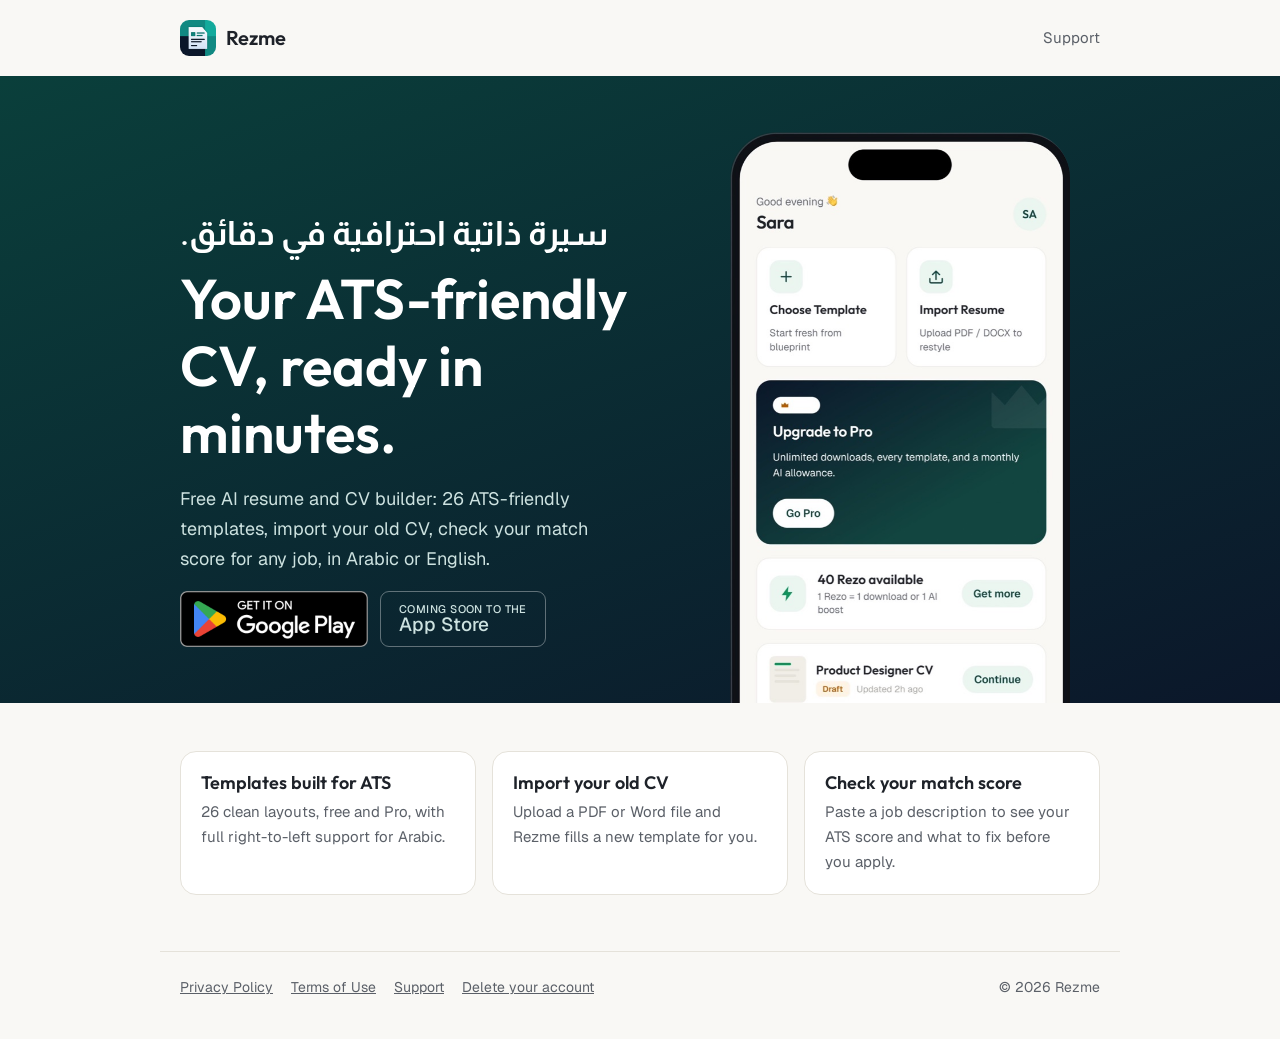
==== download/index.html @ bbd6ea5f "Add /download landing page for paid Meta ads The Google Play badge carries a meta_ads referrer so in" ====
<!doctype html>
<html lang="en">
<head>
<meta charset="utf-8">
<meta name="viewport" content="width=device-width, initial-scale=1">
<title>Download Rezme · AI resume and CV builder</title>
<meta name="description" content="Get Rezme free on Google Play: 26 ATS-friendly templates, AI import and an ATS match score, in Arabic or English.">
<link rel="icon" type="image/png" href="/assets/favicon.png">
<link rel="apple-touch-icon" href="/assets/apple-touch-icon.png">
<link rel="preconnect" href="https://fonts.googleapis.com">
<link rel="preconnect" href="https://fonts.gstatic.com" crossorigin>
<link rel="stylesheet" href="https://fonts.googleapis.com/css2?family=Almarai:wght@400;700&family=Geist:wght@400;500;600&family=Outfit:wght@600&display=swap">
<link rel="stylesheet" href="/assets/site.css">
</head>
<body>
<header class="top">
  <a class="brand" href="/"><img src="/assets/logo.png" alt="" width="36" height="36"><span>Rezme</span></a>
  <nav><a href="/support/">Support</a></nav>
</header>
<section class="hero">
  <div class="hero-inner">
    <div>
      <p class="hero-ar" lang="ar" dir="rtl">سيرة ذاتية احترافية في دقائق.</p>
      <h1>Your ATS-friendly CV, ready in minutes.</h1>
      <p>Free AI resume and CV builder: 26 ATS-friendly templates, import your old CV, check your match score for any job, in Arabic or English.</p>
      <div class="stores">
        <!-- Paid Meta ads land here; the referrer keeps those installs separate in Play Console. -->
        <a class="store-badge" href="https://play.google.com/store/apps/details?id=click.profilein.profile_in&amp;referrer=utm_source%3Dmeta_ads%26utm_medium%3Dpaid%26utm_campaign%3Dlaunch_nov2026_boost"><img src="/assets/google-play-badge.png" alt="Get it on Google Play" width="188" height="56"></a>
        <span class="store-soon"><small>Coming soon to the</small>App Store</span>
      </div>
    </div>
    <img class="shot" src="/assets/screen-home.jpg" alt="The Rezme home screen on an iPhone" width="340">
  </div>
</section>
<section class="features">
  <div class="card">
    <h3>Templates built for ATS</h3>
    <p>26 clean layouts, free and Pro, with full right-to-left support for Arabic.</p>
  </div>
  <div class="card">
    <h3>Import your old CV</h3>
    <p>Upload a PDF or Word file and Rezme fills a new template for you.</p>
  </div>
  <div class="card">
    <h3>Check your match score</h3>
    <p>Paste a job description to see your ATS score and what to fix before you apply.</p>
  </div>
</section>

<footer class="foot">
  <nav>
    <a href="/privacy/">Privacy Policy</a>
    <a href="/terms/">Terms of Use</a>
    <a href="/support/">Support</a>
    <a href="/delete-account/">Delete your account</a>
  </nav>
  <span>&copy; 2026 Rezme</span>
</footer>
</body>
</html>
---- assets/site.css ----
:root {
  --bg: #f9f8f5;
  --surface: #ffffff;
  --text: #1e2229;
  --muted: #5b6068;
  --border: #e5e2da;
  --primary: #124540;
  --link: #1f6b63;
  --hero-start: #0a3f3b;
  --hero-end: #0b172a;
  --on-hero: #ffffff;
  --on-hero-muted: #cde2e0;
}

@media (prefers-color-scheme: dark) {
  :root {
    --bg: #14171b;
    --surface: #1e2229;
    --text: #f9f8f5;
    --muted: #a7adb5;
    --border: #2b2f34;
    --primary: #93bdb9;
    --link: #93bdb9;
  }
}

* { box-sizing: border-box; }

html { -webkit-text-size-adjust: 100%; }

body {
  margin: 0;
  background: var(--bg);
  color: var(--text);
  font: 16px/1.65 "Geist", system-ui, -apple-system, "Segoe UI", Roboto, sans-serif;
}

a { color: var(--link); }
a:hover { text-decoration-thickness: 2px; }

h1, h2, h3 {
  font-family: "Outfit", "Geist", system-ui, sans-serif;
  font-weight: 600;
  line-height: 1.2;
  margin: 0;
}

/* Header and footer */
.top, .foot {
  max-width: 960px;
  margin: 0 auto;
  padding: 20px 20px;
  display: flex;
  align-items: center;
  justify-content: space-between;
  gap: 16px;
}
.brand {
  display: inline-flex;
  align-items: center;
  gap: 10px;
  color: var(--text);
  text-decoration: none;
  font: 600 20px/1 "Outfit", system-ui, sans-serif;
}
.brand img { border-radius: 9px; }
.top nav { display: flex; gap: 18px; font-size: 15px; }
.top nav a { color: var(--muted); text-decoration: none; }
.top nav a:hover { color: var(--text); }

.foot {
  border-top: 1px solid var(--border);
  margin-top: 56px;
  padding-top: 24px;
  padding-bottom: 40px;
  font-size: 14px;
  color: var(--muted);
  flex-wrap: wrap;
}
.foot nav { display: flex; flex-wrap: wrap; gap: 8px 18px; }
.foot a { color: var(--muted); }

/* Long-form pages */
.doc {
  max-width: 760px;
  margin: 0 auto;
  padding: 24px 20px 0;
}
.doc h1 { font-size: 36px; margin-bottom: 6px; }
.doc .updated { color: var(--muted); font-size: 14px; margin: 0 0 28px; }
.doc h2 { font-size: 22px; margin: 34px 0 10px; }
.doc p, .doc li { max-width: 68ch; }
.doc ul { padding-left: 22px; }
.doc li { margin: 6px 0; }
.note {
  background: var(--surface);
  border: 1px solid var(--border);
  border-radius: 14px;
  padding: 16px 18px;
  margin: 20px 0;
}
.note p { margin: 0; }

/* Home */
.hero {
  background: linear-gradient(160deg, var(--hero-start), var(--hero-end));
  color: var(--on-hero);
}
.hero-inner {
  max-width: 960px;
  margin: 0 auto;
  padding: 56px 20px 0;
  display: grid;
  grid-template-columns: 1.1fr 0.9fr;
  gap: 32px;
  align-items: end;
}
.hero h1 { font-size: clamp(36px, 6vw, 56px); }
.hero .hero-ar {
  margin: 0 0 10px;
  max-width: none;
  font: 700 clamp(26px, 4vw, 34px)/1.3 "Almarai", system-ui, sans-serif;
  color: var(--on-hero);
  text-align: left;
}
.hero p { color: var(--on-hero-muted); font-size: 18px; max-width: 34ch; }
.stores {
  display: flex;
  flex-wrap: wrap;
  align-items: center;
  gap: 12px;
  margin: 8px 0 56px;
}
/* Google's official badge, transparent padding trimmed; the gap keeps its clear space. */
.store-badge { display: block; border-radius: 9px; }
.store-badge img { display: block; width: auto; height: 56px; }
.store-badge:focus-visible { outline: 2px solid var(--on-hero); outline-offset: 3px; }
/* Not a link: Apple's badge may only point at an app that is on the App Store. */
.store-soon {
  display: inline-flex;
  flex-direction: column;
  justify-content: center;
  height: 56px;
  padding: 0 18px;
  border: 1px solid rgba(255, 255, 255, 0.35);
  border-radius: 9px;
  font: 500 19px/1.1 "Geist", system-ui, sans-serif;
  color: var(--on-hero-muted);
}
.store-soon small { font-size: 11px; letter-spacing: 0.04em; text-transform: uppercase; }
.hero .shot {
  width: 100%;
  max-width: 340px;
  justify-self: center;
  display: block;
  /* The phone's own corner radius, so no background shows at the corners. */
  border-radius: 13.4% 13.4% 0 0 / 8% 8% 0 0;
}

.features {
  max-width: 960px;
  margin: 0 auto;
  padding: 48px 20px 0;
  display: grid;
  grid-template-columns: repeat(3, 1fr);
  gap: 16px;
}
.card {
  background: var(--surface);
  border: 1px solid var(--border);
  border-radius: 16px;
  padding: 20px;
}
.card h3 { font-size: 18px; margin-bottom: 6px; }
.card p { margin: 0; color: var(--muted); font-size: 15px; }

@media (max-width: 760px) {
  .hero-inner { grid-template-columns: 1fr; padding-top: 40px; }
  .stores { margin-bottom: 8px; gap: 10px; }
  .store-badge img { height: 48px; }
  .store-soon { height: 48px; padding: 0 14px; font-size: 17px; }
  .hero .shot { max-width: 260px; }
  .features { grid-template-columns: 1fr; }
  .doc h1 { font-size: 30px; }
}
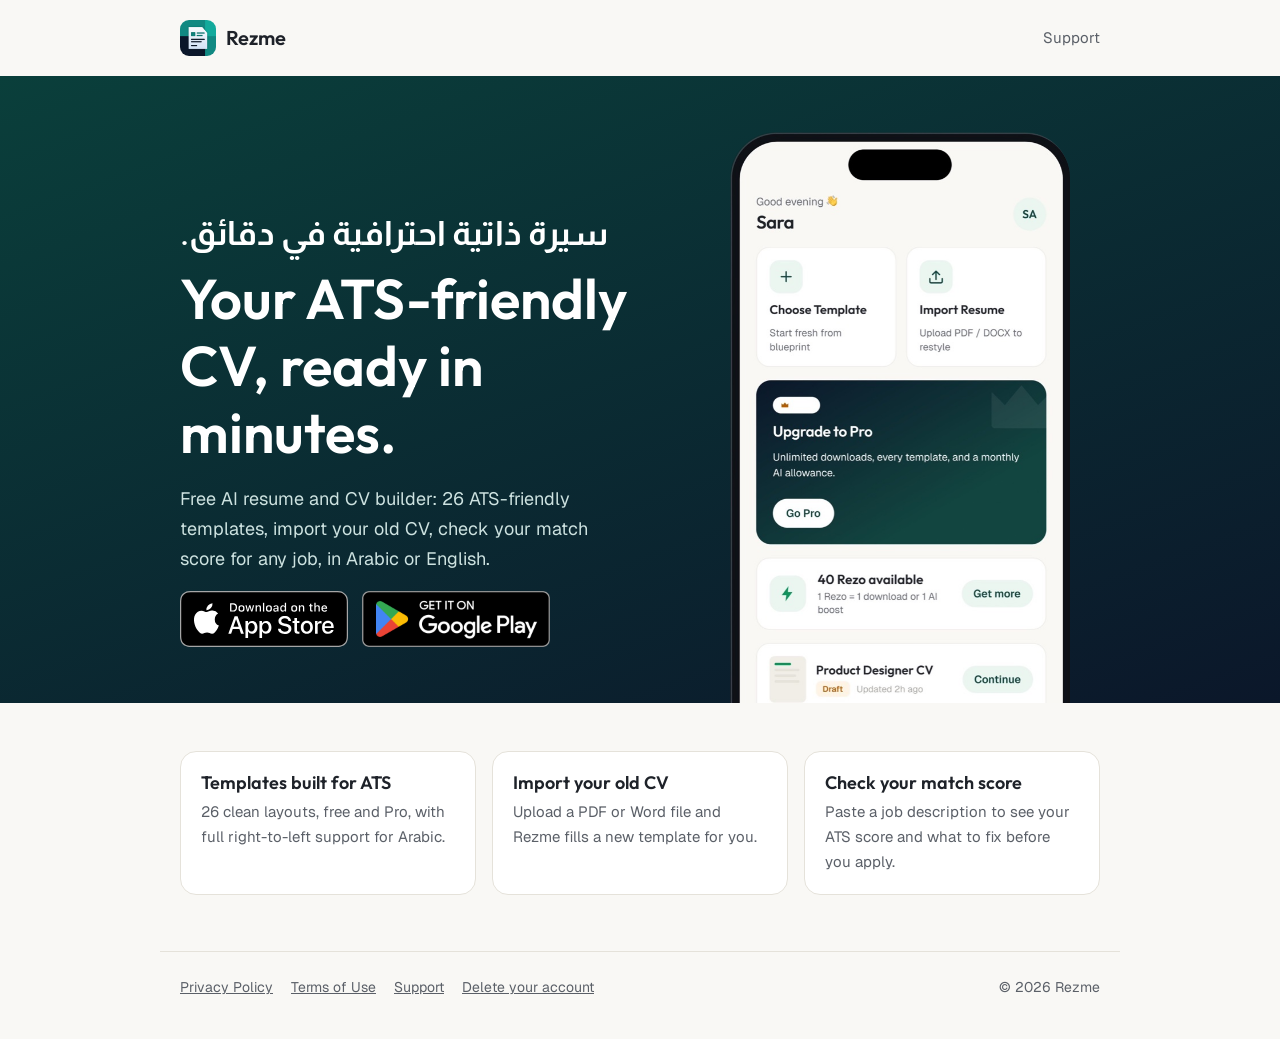
==== commit 7759cc84: "Home and download pages: App Store badge, the iPhone app is live Replaces the "Coming soon to the Ap" ====
--- a/download/index.html
+++ b/download/index.html
@@ -4,7 +4,7 @@
 <meta charset="utf-8">
 <meta name="viewport" content="width=device-width, initial-scale=1">
 <title>Download Rezme · AI resume and CV builder</title>
-<meta name="description" content="Get Rezme free on Google Play: 26 ATS-friendly templates, AI import and an ATS match score, in Arabic or English.">
+<meta name="description" content="Get Rezme free on the App Store and Google Play: 26 ATS-friendly templates, AI import and an ATS match score, in Arabic or English.">
 <link rel="icon" type="image/png" href="/assets/favicon.png">
 <link rel="apple-touch-icon" href="/assets/apple-touch-icon.png">
 <link rel="preconnect" href="https://fonts.googleapis.com">
@@ -24,9 +24,9 @@
       <h1>Your ATS-friendly CV, ready in minutes.</h1>
       <p>Free AI resume and CV builder: 26 ATS-friendly templates, import your old CV, check your match score for any job, in Arabic or English.</p>
       <div class="stores">
+        <a class="store-badge" href="https://apps.apple.com/app/rezme-ai-resume-cv-builder/id6544801899"><img src="/assets/app-store-badge.svg" alt="Download on the App Store" width="168" height="56"></a>
         <!-- Paid Meta ads land here; the referrer keeps those installs separate in Play Console. -->
         <a class="store-badge" href="https://play.google.com/store/apps/details?id=click.profilein.profile_in&amp;referrer=utm_source%3Dmeta_ads%26utm_medium%3Dpaid%26utm_campaign%3Dlaunch_nov2026_boost"><img src="/assets/google-play-badge.png" alt="Get it on Google Play" width="188" height="56"></a>
-        <span class="store-soon"><small>Coming soon to the</small>App Store</span>
       </div>
     </div>
     <img class="shot" src="/assets/screen-home.jpg" alt="The Rezme home screen on an iPhone" width="340">
--- a/assets/site.css
+++ b/assets/site.css
@@ -128,26 +128,17 @@
   display: flex;
   flex-wrap: wrap;
   align-items: center;
-  gap: 12px;
+  gap: 14px;
   margin: 8px 0 56px;
 }
-/* Google's official badge, transparent padding trimmed; the gap keeps its clear space. */
+/*
+ * The stores' official badges, unmodified (Google's with its transparent padding trimmed).
+ * Apple's rules: its badge comes first, and clear space is a quarter of the badge height,
+ * which the gap keeps.
+ */
 .store-badge { display: block; border-radius: 9px; }
 .store-badge img { display: block; width: auto; height: 56px; }
 .store-badge:focus-visible { outline: 2px solid var(--on-hero); outline-offset: 3px; }
-/* Not a link: Apple's badge may only point at an app that is on the App Store. */
-.store-soon {
-  display: inline-flex;
-  flex-direction: column;
-  justify-content: center;
-  height: 56px;
-  padding: 0 18px;
-  border: 1px solid rgba(255, 255, 255, 0.35);
-  border-radius: 9px;
-  font: 500 19px/1.1 "Geist", system-ui, sans-serif;
-  color: var(--on-hero-muted);
-}
-.store-soon small { font-size: 11px; letter-spacing: 0.04em; text-transform: uppercase; }
 .hero .shot {
   width: 100%;
   max-width: 340px;
@@ -176,9 +167,8 @@
 
 @media (max-width: 760px) {
   .hero-inner { grid-template-columns: 1fr; padding-top: 40px; }
-  .stores { margin-bottom: 8px; gap: 10px; }
+  .stores { margin-bottom: 8px; gap: 12px; }
   .store-badge img { height: 48px; }
-  .store-soon { height: 48px; padding: 0 14px; font-size: 17px; }
   .hero .shot { max-width: 260px; }
   .features { grid-template-columns: 1fr; }
   .doc h1 { font-size: 30px; }
